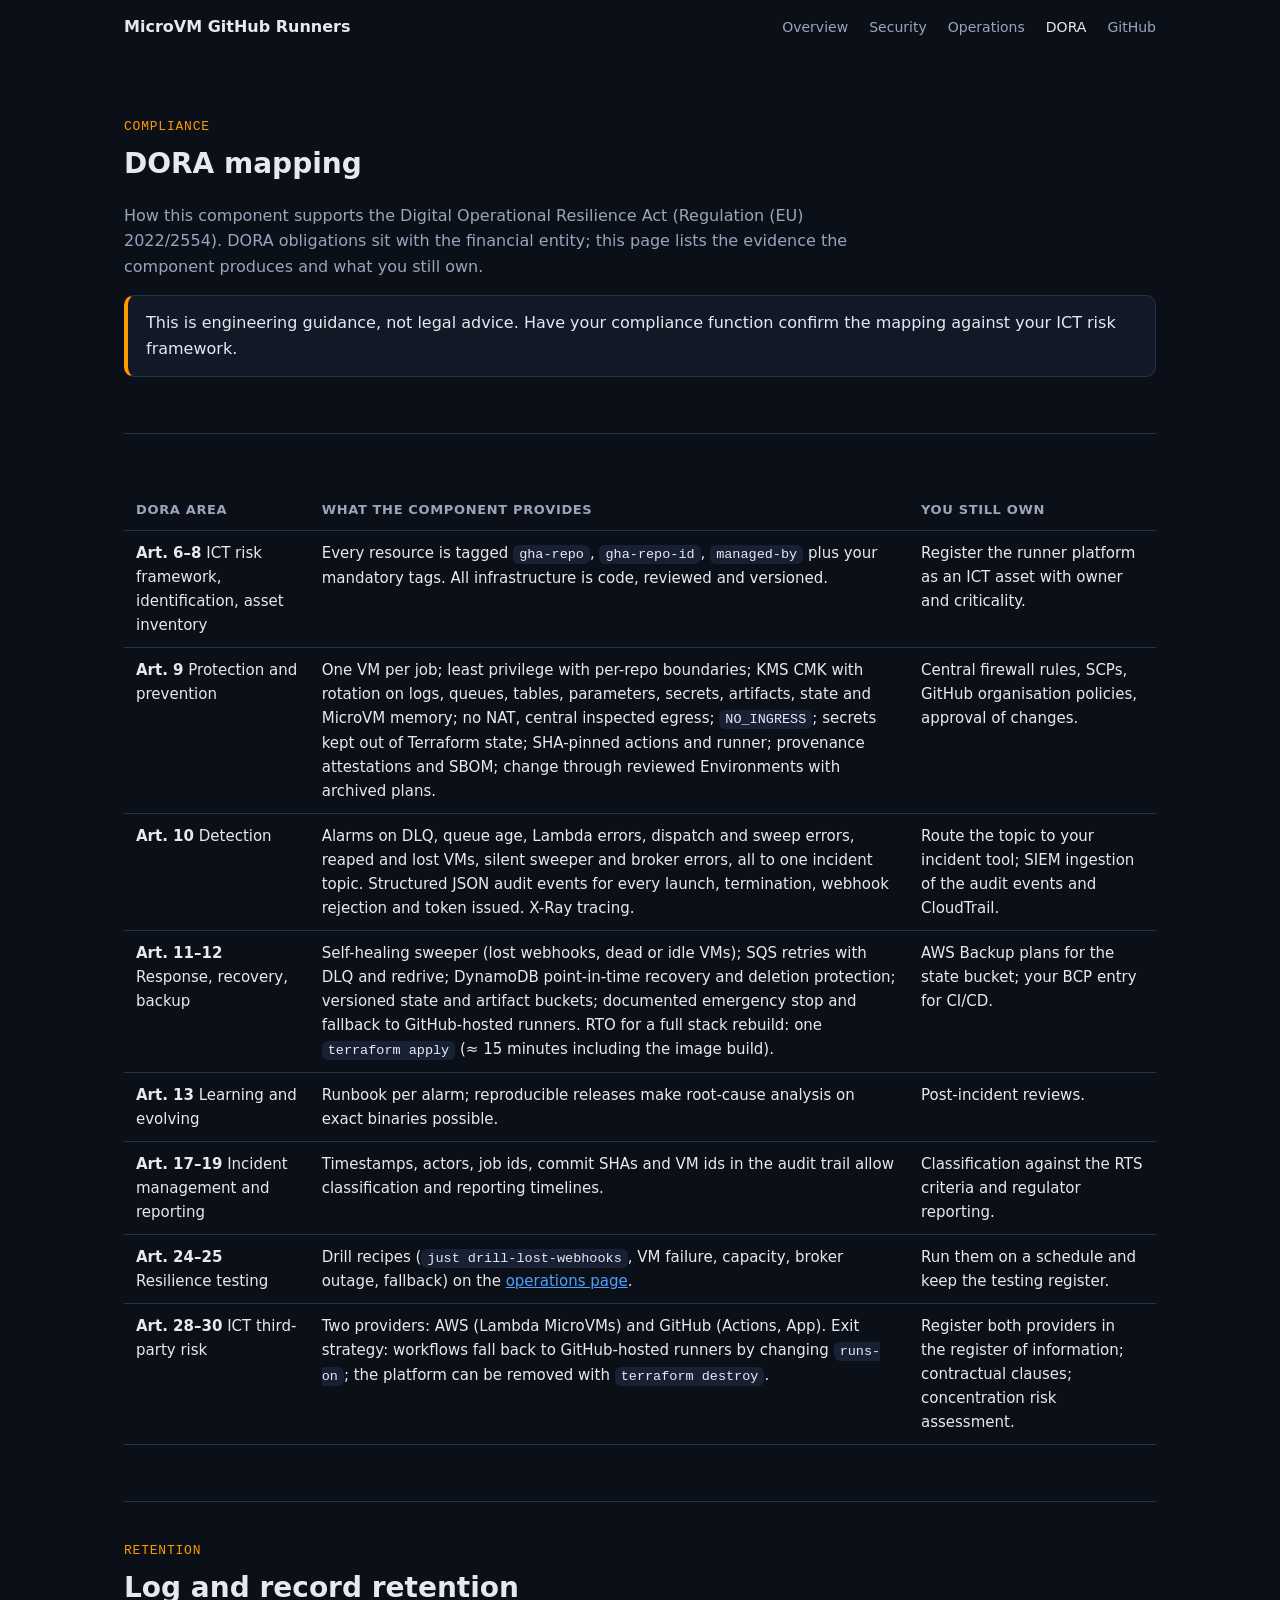
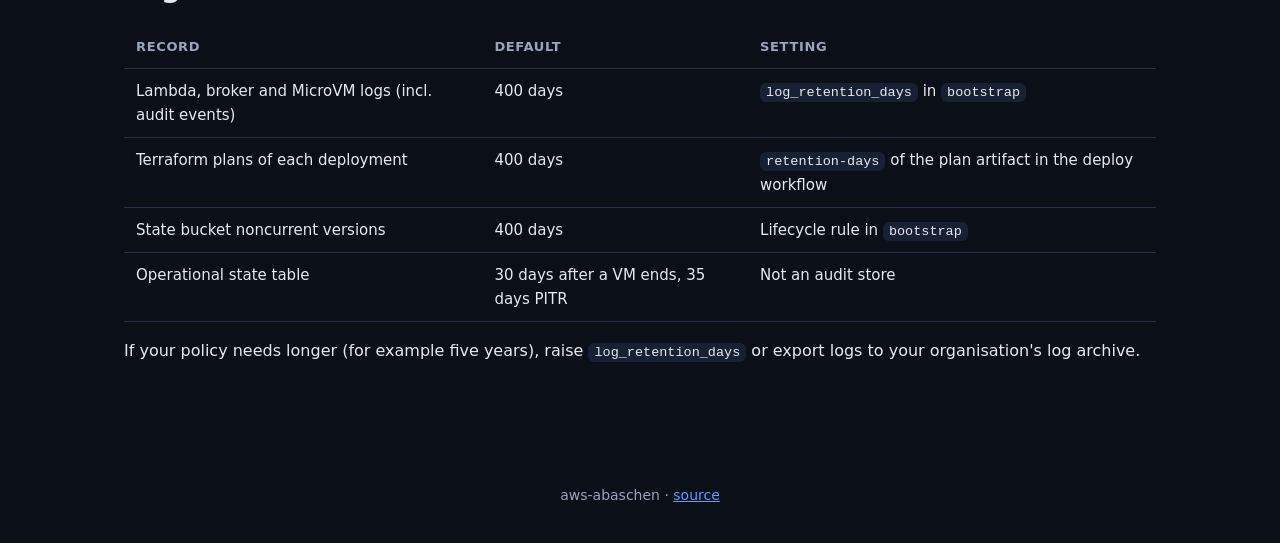
==== docs/dora.html @ 98b2b433 "docs: document implementation, security, operations and DORA mapping New diagrams for the VPC archit" ====
<!DOCTYPE html>
<html lang="en">
<head>
<meta charset="utf-8">
<meta name="viewport" content="width=device-width, initial-scale=1">
<title>DORA · MicroVM GitHub Runners</title>
<link rel="stylesheet" href="style.css">
</head>
<body>
<div class="topbar">
  <a class="brand" href="index.html">MicroVM GitHub Runners</a>
  <div class="links">
    <a href="index.html">Overview</a>
    <a href="security.html">Security</a>
    <a href="operations.html">Operations</a>
    <a class="active" href="dora.html">DORA</a>
    <a href="https://github.com/aws-abaschen/terraform-aws-microvm-github-runners">GitHub</a>
  </div>
</div>
<main>

<section>
  <h2><small>Compliance</small>DORA mapping</h2>
  <p class="lead">How this component supports the Digital Operational Resilience Act (Regulation (EU) 2022/2554). DORA obligations sit with the financial entity; this page lists the evidence the component produces and what you still own.</p>
  <div class="callout"><p>This is engineering guidance, not legal advice. Have your compliance function confirm the mapping against your ICT risk framework.</p></div>
</section>

<section>
  <table>
    <tr><th>DORA area</th><th>What the component provides</th><th>You still own</th></tr>
    <tr>
      <td><strong>Art. 6–8</strong> ICT risk framework, identification, asset inventory</td>
      <td>Every resource is tagged <code>gha-repo</code>, <code>gha-repo-id</code>, <code>managed-by</code> plus your mandatory tags. All infrastructure is code, reviewed and versioned.</td>
      <td>Register the runner platform as an ICT asset with owner and criticality.</td>
    </tr>
    <tr>
      <td><strong>Art. 9</strong> Protection and prevention</td>
      <td>One VM per job; least privilege with per-repo boundaries; KMS CMK with rotation on logs, queues, tables, parameters, secrets, artifacts, state and MicroVM memory; no NAT, central inspected egress; <code>NO_INGRESS</code>; secrets kept out of Terraform state; SHA-pinned actions and runner; provenance attestations and SBOM; change through reviewed Environments with archived plans.</td>
      <td>Central firewall rules, SCPs, GitHub organisation policies, approval of changes.</td>
    </tr>
    <tr>
      <td><strong>Art. 10</strong> Detection</td>
      <td>Alarms on DLQ, queue age, Lambda errors, dispatch and sweep errors, reaped and lost VMs, silent sweeper and broker errors, all to one incident topic. Structured JSON audit events for every launch, termination, webhook rejection and token issued. X-Ray tracing.</td>
      <td>Route the topic to your incident tool; SIEM ingestion of the audit events and CloudTrail.</td>
    </tr>
    <tr>
      <td><strong>Art. 11–12</strong> Response, recovery, backup</td>
      <td>Self-healing sweeper (lost webhooks, dead or idle VMs); SQS retries with DLQ and redrive; DynamoDB point-in-time recovery and deletion protection; versioned state and artifact buckets; documented emergency stop and fallback to GitHub-hosted runners. RTO for a full stack rebuild: one <code>terraform apply</code> (≈ 15 minutes including the image build).</td>
      <td>AWS Backup plans for the state bucket; your BCP entry for CI/CD.</td>
    </tr>
    <tr>
      <td><strong>Art. 13</strong> Learning and evolving</td>
      <td>Runbook per alarm; reproducible releases make root-cause analysis on exact binaries possible.</td>
      <td>Post-incident reviews.</td>
    </tr>
    <tr>
      <td><strong>Art. 17–19</strong> Incident management and reporting</td>
      <td>Timestamps, actors, job ids, commit SHAs and VM ids in the audit trail allow classification and reporting timelines.</td>
      <td>Classification against the RTS criteria and regulator reporting.</td>
    </tr>
    <tr>
      <td><strong>Art. 24–25</strong> Resilience testing</td>
      <td>Drill recipes (<code>just drill-lost-webhooks</code>, VM failure, capacity, broker outage, fallback) on the <a href="operations.html">operations page</a>.</td>
      <td>Run them on a schedule and keep the testing register.</td>
    </tr>
    <tr>
      <td><strong>Art. 28–30</strong> ICT third-party risk</td>
      <td>Two providers: AWS (Lambda MicroVMs) and GitHub (Actions, App). Exit strategy: workflows fall back to GitHub-hosted runners by changing <code>runs-on</code>; the platform can be removed with <code>terraform destroy</code>.</td>
      <td>Register both providers in the register of information; contractual clauses; concentration risk assessment.</td>
    </tr>
  </table>
</section>

<section>
  <h2><small>Retention</small>Log and record retention</h2>
  <table>
    <tr><th>Record</th><th>Default</th><th>Setting</th></tr>
    <tr><td>Lambda, broker and MicroVM logs (incl. audit events)</td><td>400 days</td><td><code>log_retention_days</code> in <code>bootstrap</code></td></tr>
    <tr><td>Terraform plans of each deployment</td><td>400 days</td><td><code>retention-days</code> of the plan artifact in the deploy workflow</td></tr>
    <tr><td>State bucket noncurrent versions</td><td>400 days</td><td>Lifecycle rule in <code>bootstrap</code></td></tr>
    <tr><td>Operational state table</td><td>30 days after a VM ends, 35 days PITR</td><td>Not an audit store</td></tr>
  </table>
  <p>If your policy needs longer (for example five years), raise <code>log_retention_days</code> or export logs to your organisation's log archive.</p>
</section>

</main>
<footer>aws-abaschen · <a href="https://github.com/aws-abaschen/terraform-aws-microvm-github-runners">source</a></footer>
</body>
</html>
---- docs/style.css ----
:root{
    --bg:#0b0f17; --panel:#121826; --panel2:#182033; --line:#26304a;
    --text:#e6e9f2; --muted:#9aa4bd; --accent:#ff9900; --accent2:#4ea1ff;
    --ok:#3ccf91; --warn:#ffcc4d; --bad:#ff6b6b; --purple:#b48cff;
    --mono: ui-monospace, SFMono-Regular, Menlo, Consolas, monospace;
  }
  *{box-sizing:border-box}
  html{scroll-behavior:smooth}
  body{margin:0;background:var(--bg);color:var(--text);font:16px/1.6 system-ui,-apple-system,Segoe UI,Roboto,sans-serif}
  a{color:var(--accent2)}
  header{padding:72px 24px 48px;text-align:center;background:radial-gradient(1200px 400px at 50% -10%,#1d2a4a 0,transparent 70%)}
  header .tag{display:inline-block;font:600 12px/1 var(--mono);letter-spacing:.08em;text-transform:uppercase;color:var(--accent);border:1px solid #ff990055;border-radius:999px;padding:6px 12px;margin-bottom:18px}
  h1{font-size:clamp(28px,5vw,48px);margin:0 0 12px;line-height:1.15}
  header p{max-width:720px;margin:0 auto;color:var(--muted);font-size:18px}
  nav{position:sticky;top:0;z-index:5;background:#0b0f17e6;backdrop-filter:blur(8px);border-bottom:1px solid var(--line)}
  nav ul{display:flex;gap:4px;flex-wrap:wrap;justify-content:center;list-style:none;margin:0;padding:10px}
  nav a{display:block;padding:6px 12px;border-radius:8px;color:var(--muted);text-decoration:none;font-size:14px}
  nav a:hover{background:var(--panel);color:var(--text)}
  main{max-width:1080px;margin:0 auto;padding:24px}
  section{padding:40px 0;border-bottom:1px solid var(--line)}
  section:last-child{border-bottom:0}
  h2{font-size:28px;margin:0 0 8px}
  h2 small{display:block;font:500 13px/1.4 var(--mono);color:var(--accent);letter-spacing:.06em;text-transform:uppercase;margin-bottom:6px}
  h3{margin:28px 0 8px;font-size:19px}
  .lead{color:var(--muted);max-width:760px}
  .grid{display:grid;gap:16px;grid-template-columns:repeat(auto-fit,minmax(240px,1fr));margin-top:20px}
  .card{background:var(--panel);border:1px solid var(--line);border-radius:14px;padding:18px 20px}
  .card h4{margin:0 0 6px;font-size:16px}
  .card p{margin:0;color:var(--muted);font-size:15px}
  .card.ok{border-left:4px solid var(--ok)} .card.warn{border-left:4px solid var(--warn)} .card.bad{border-left:4px solid var(--bad)}
  figure{margin:24px 0;background:var(--panel);border:1px solid var(--line);border-radius:16px;padding:16px;overflow-x:auto}
  figure svg{display:block;width:100%;height:auto;min-width:720px}
  figcaption{color:var(--muted);font-size:14px;margin-top:10px;text-align:center}
  table{width:100%;border-collapse:collapse;margin:16px 0;font-size:15px}
  th,td{text-align:left;padding:10px 12px;border-bottom:1px solid var(--line);vertical-align:top}
  th{color:var(--muted);font-weight:600;font-size:13px;text-transform:uppercase;letter-spacing:.05em}
  td code,p code,li code{font-family:var(--mono);font-size:13.5px;background:var(--panel2);padding:2px 6px;border-radius:6px}
  pre{background:#0a0d14;border:1px solid var(--line);border-radius:12px;padding:16px;overflow-x:auto;font:13.5px/1.55 var(--mono);color:#cdd6f4}
  .k{color:var(--purple)} .s{color:var(--ok)} .c{color:#6c7894} .n{color:var(--warn)}
  .pill{display:inline-block;font:600 12px/1 var(--mono);padding:4px 8px;border-radius:6px;background:var(--panel2);color:var(--muted);margin-right:6px}
  ol.steps{counter-reset:s;list-style:none;padding:0}
  ol.steps li{counter-increment:s;position:relative;padding:4px 0 14px 44px}
  ol.steps li::before{content:counter(s);position:absolute;left:0;top:2px;width:30px;height:30px;border-radius:50%;background:var(--panel2);border:1px solid var(--line);display:grid;place-items:center;font:600 13px var(--mono);color:var(--accent)}
  footer{text-align:center;color:var(--muted);font-size:14px;padding:40px 24px}
  .topbar{display:flex;align-items:center;justify-content:space-between;max-width:1080px;margin:0 auto;padding:14px 24px}
  .topbar a.brand{color:var(--text);font-weight:700;text-decoration:none}
  .topbar .links a{margin-left:16px;color:var(--muted);text-decoration:none;font-size:14px}
  .topbar .links a.active,.topbar .links a:hover{color:var(--text)}
  .status{display:inline-block;font:600 12px/1 var(--mono);padding:4px 8px;border-radius:6px}
  .status.ok{background:#3ccf9122;color:var(--ok)} .status.warn{background:#ffcc4d22;color:var(--warn)} .status.todo{background:#4ea1ff22;color:var(--accent2)}
  .callout{background:var(--panel);border:1px solid var(--line);border-left:4px solid var(--accent);border-radius:10px;padding:14px 18px;margin:16px 0}
  .callout p{margin:0}
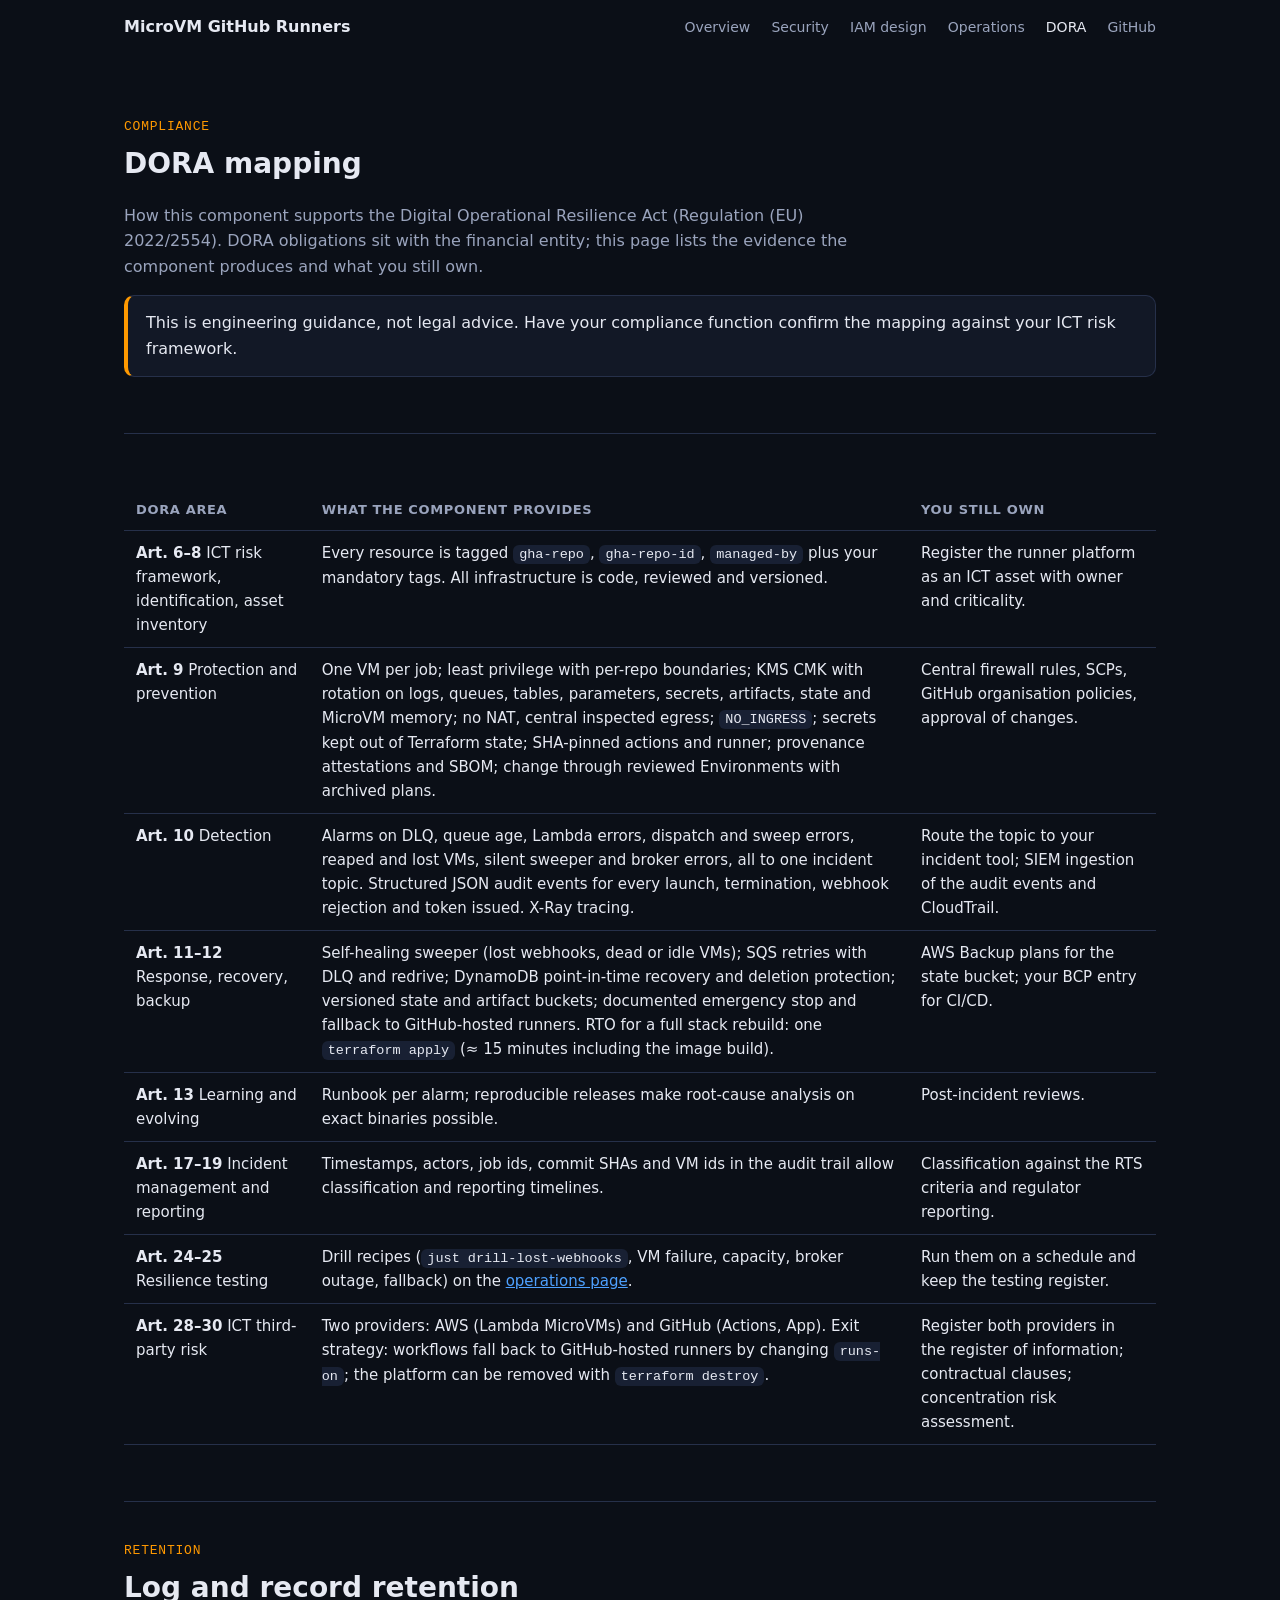
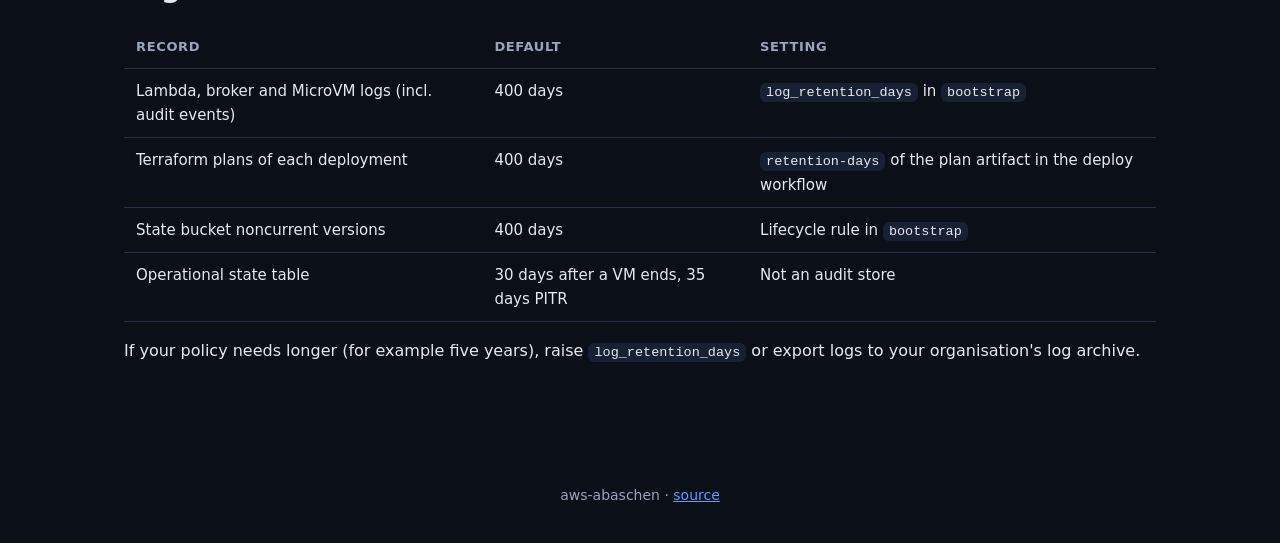
==== commit 5f89bd75: "docs: design scalable IAM with ABAC, SCP, RCP and tag policy" ====
--- a/docs/dora.html
+++ b/docs/dora.html
@@ -12,6 +12,7 @@
   <div class="links">
     <a href="index.html">Overview</a>
     <a href="security.html">Security</a>
+    <a href="iam.html">IAM design</a>
     <a href="operations.html">Operations</a>
     <a class="active" href="dora.html">DORA</a>
     <a href="https://github.com/aws-abaschen/terraform-aws-microvm-github-runners">GitHub</a>
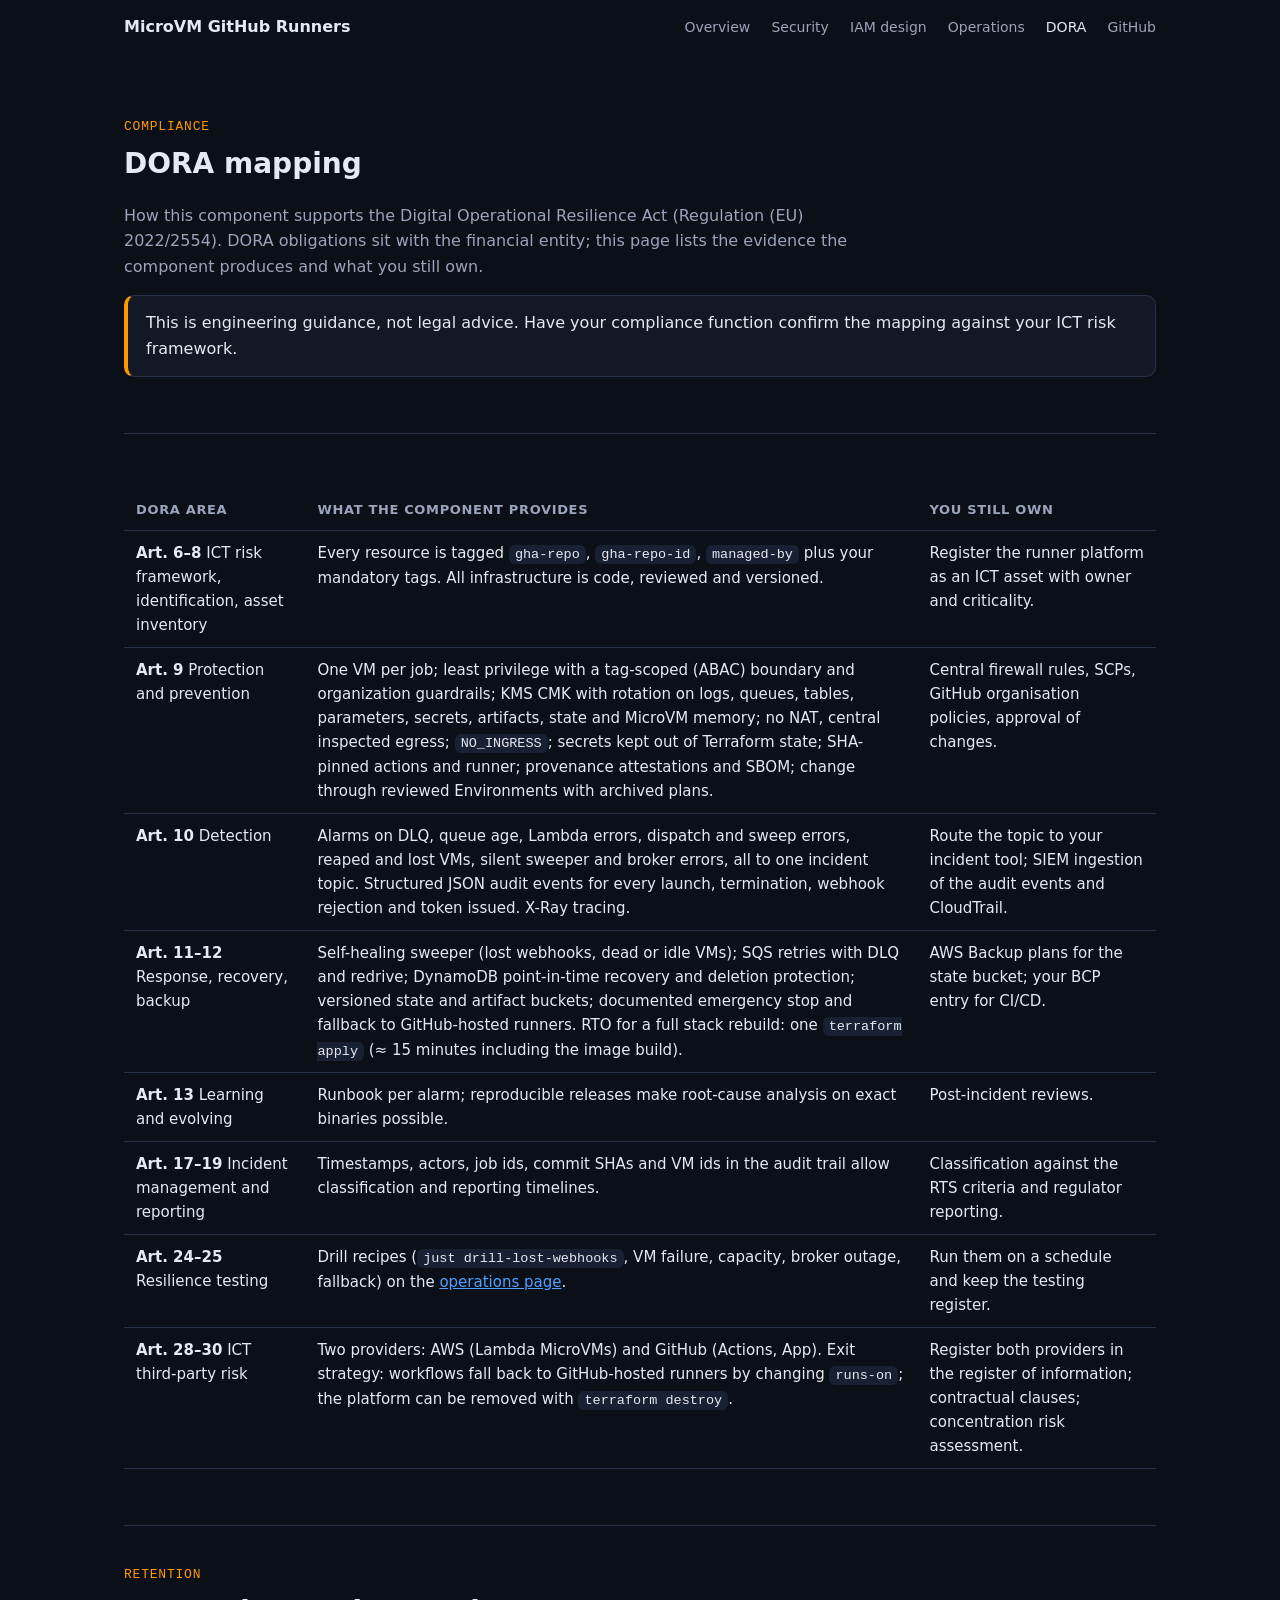
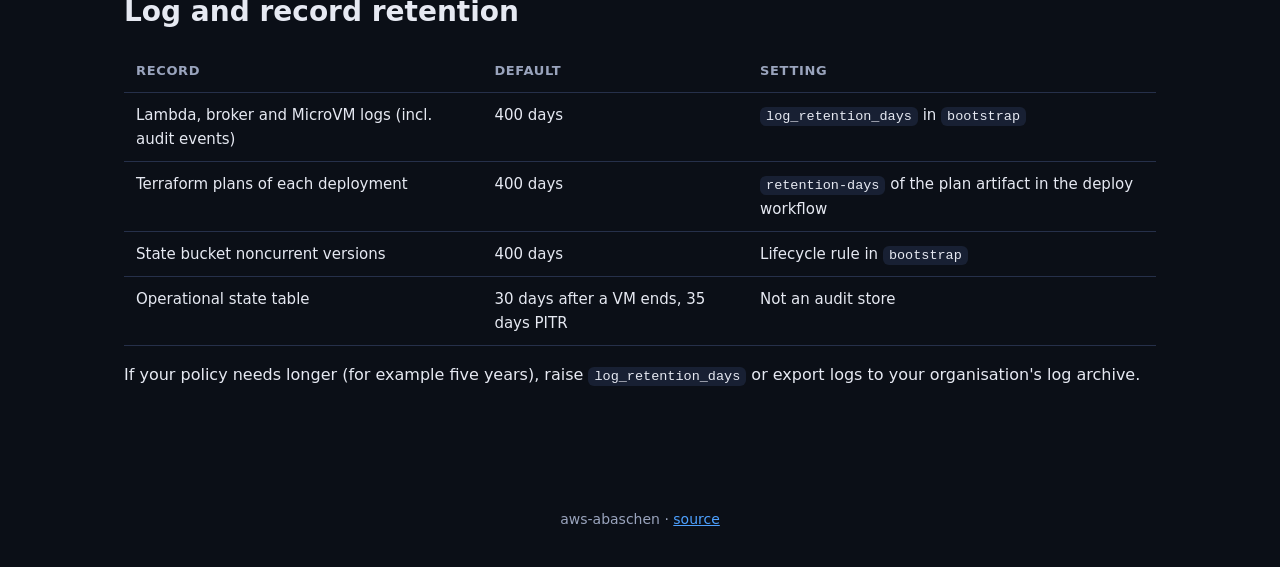
==== commit cce446c6: "feat(iam)!: generic ABAC boundary, repository registry and org guardrails One fixed-size boundary pe" ====
--- a/docs/dora.html
+++ b/docs/dora.html
@@ -36,7 +36,7 @@
     </tr>
     <tr>
       <td><strong>Art. 9</strong> Protection and prevention</td>
-      <td>One VM per job; least privilege with per-repo boundaries; KMS CMK with rotation on logs, queues, tables, parameters, secrets, artifacts, state and MicroVM memory; no NAT, central inspected egress; <code>NO_INGRESS</code>; secrets kept out of Terraform state; SHA-pinned actions and runner; provenance attestations and SBOM; change through reviewed Environments with archived plans.</td>
+      <td>One VM per job; least privilege with a tag-scoped (ABAC) boundary and organization guardrails; KMS CMK with rotation on logs, queues, tables, parameters, secrets, artifacts, state and MicroVM memory; no NAT, central inspected egress; <code>NO_INGRESS</code>; secrets kept out of Terraform state; SHA-pinned actions and runner; provenance attestations and SBOM; change through reviewed Environments with archived plans.</td>
       <td>Central firewall rules, SCPs, GitHub organisation policies, approval of changes.</td>
     </tr>
     <tr>
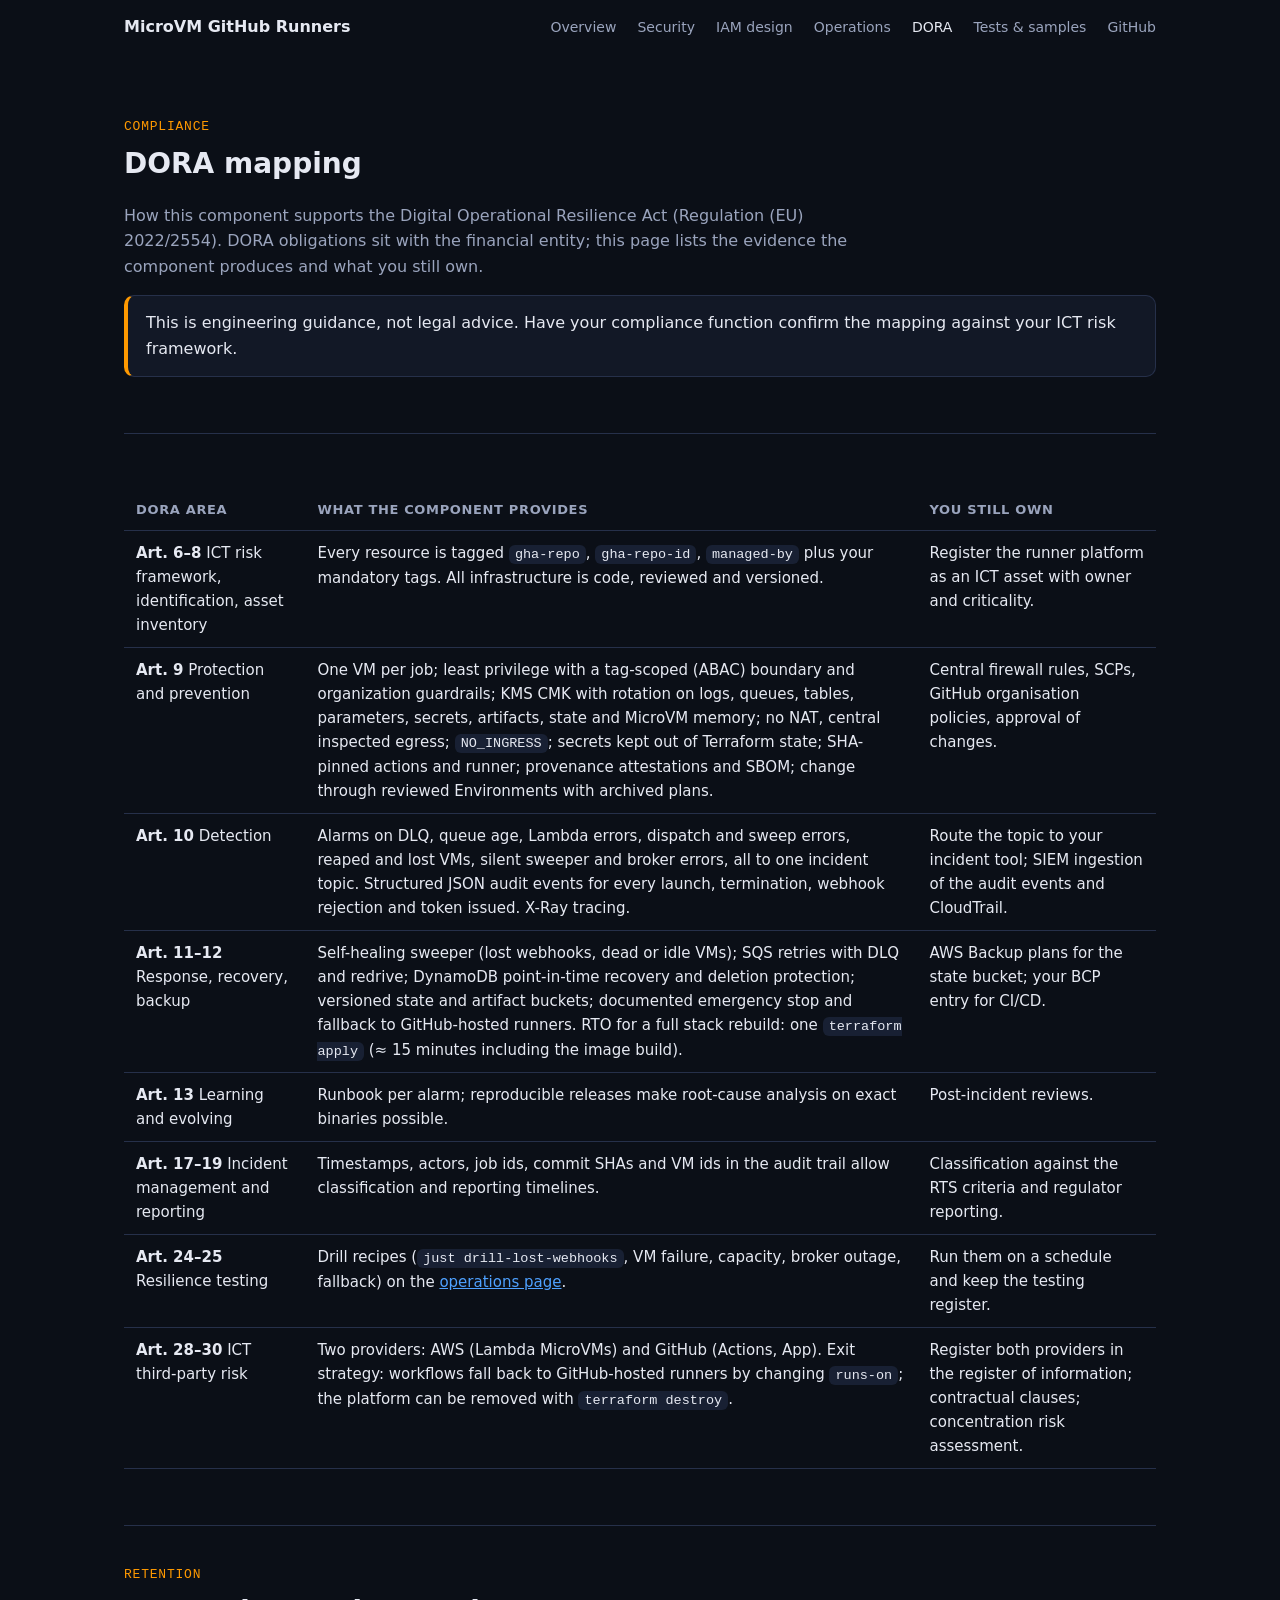
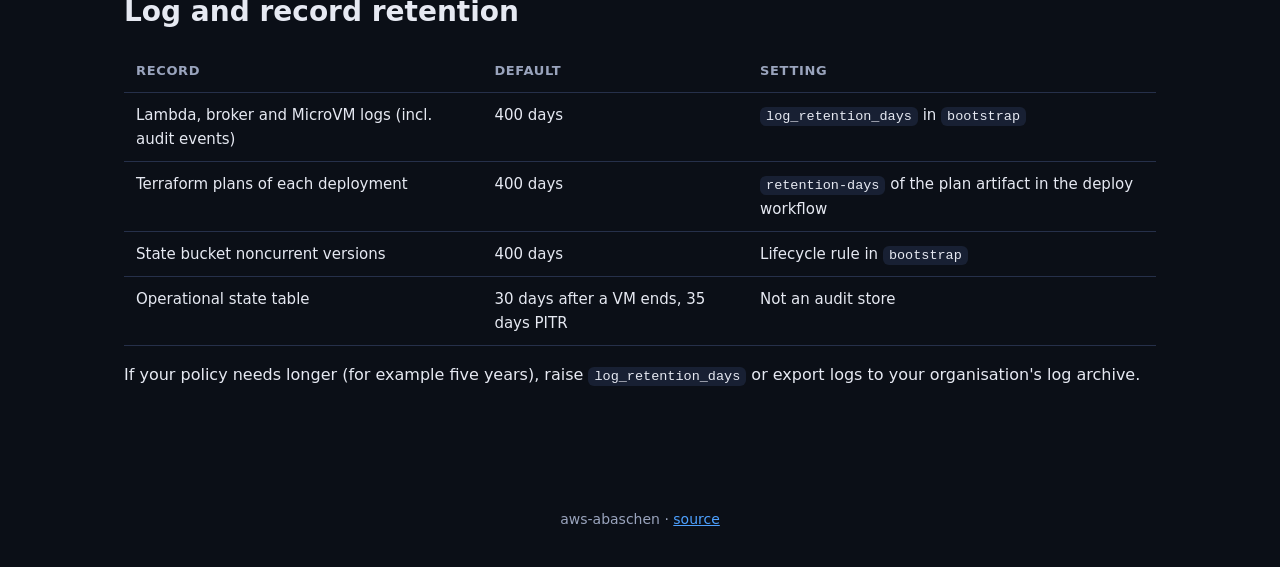
==== commit cbc8ab25: "docs: tests and sample repositories page, with just iam-sim - docs/testing.html: the seven test laye" ====
--- a/docs/dora.html
+++ b/docs/dora.html
@@ -15,6 +15,7 @@
     <a href="iam.html">IAM design</a>
     <a href="operations.html">Operations</a>
     <a class="active" href="dora.html">DORA</a>
+    <a href="testing.html">Tests &amp; samples</a>
     <a href="https://github.com/aws-abaschen/terraform-aws-microvm-github-runners">GitHub</a>
   </div>
 </div>
